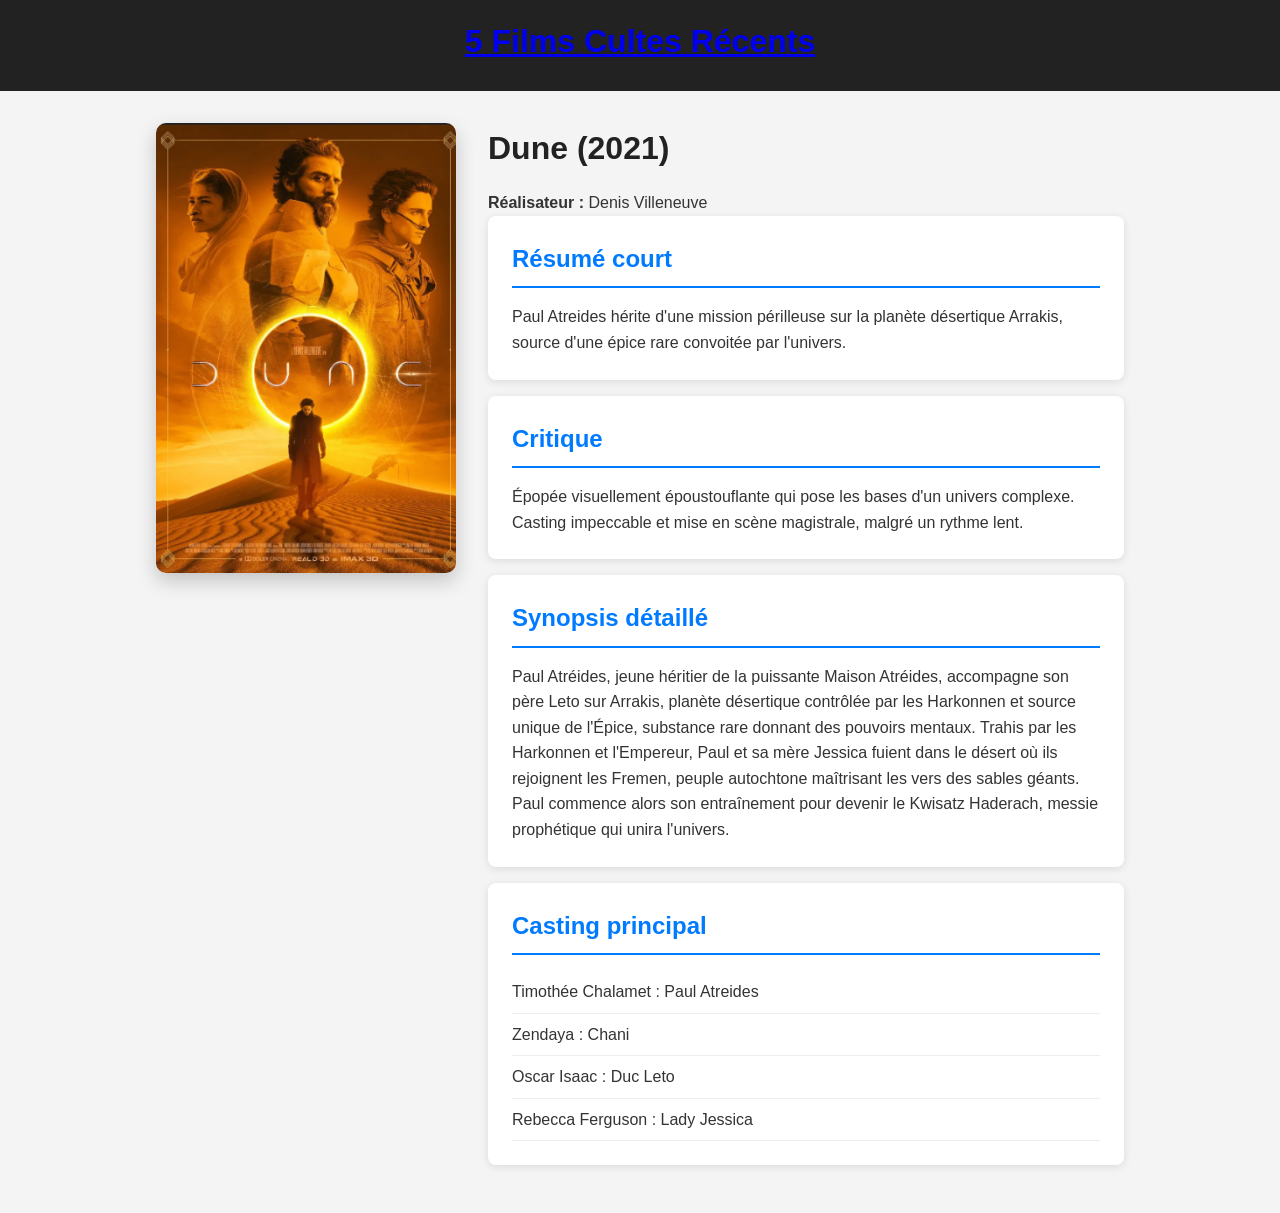
==== dune.html @ c4ac1a14 "commits film" ====
<!DOCTYPE html>
<html lang="fr">
<head>
    <meta charset="UTF-8">
    <meta name="viewport" content="width=device-width, initial-scale=1.0">
    <title>Dune - Critique</title>
    <link rel="stylesheet" href="style.css">
</head>
<body>
    <header>
        <h1><a href="films.html"> 5 Films Cultes Récents</a></h1>
    </header>

    <main class="film-detail">
        <img src="images/dune.png" alt="Dune" class="poster">
        
        <div class="infos">
            <h1>Dune (2021)</h1>
            <p><strong>Réalisateur :</strong> Denis Villeneuve</p>
            
            <section class="resume">
                <h2>Résumé court</h2>
                <p>Paul Atreides hérite d'une mission périlleuse sur la planète désertique Arrakis, source d'une épice rare convoitée par l'univers.</p>
            </section>
            
            <section class="critique">
                <h2>Critique</h2>
                <p>Épopée visuellement époustouflante qui pose les bases d'un univers complexe. Casting impeccable et mise en scène magistrale, malgré un rythme lent.</p>
            </section>
            
            <section class="synopsis">
                <h2>Synopsis détaillé</h2>
                <p>Paul Atréides, jeune héritier de la puissante Maison Atréides, accompagne son père Leto sur Arrakis, planète désertique contrôlée par les Harkonnen et source unique de l'Épice, substance rare donnant des pouvoirs mentaux. Trahis par les Harkonnen et l'Empereur, Paul et sa mère Jessica fuient dans le désert où ils rejoignent les Fremen, peuple autochtone maîtrisant les vers des sables géants. Paul commence alors son entraînement pour devenir le Kwisatz Haderach, messie prophétique qui unira l'univers.</p>
            </section>
            
            <section class="casting">
                <h2>Casting principal</h2>
                <ul>
                    <li>Timothée Chalamet : Paul Atreides</li>
                    <li>Zendaya : Chani</li>
                    <li>Oscar Isaac : Duc Leto</li>
                    <li>Rebecca Ferguson : Lady Jessica</li>
                </ul>
            </section>
        </div>
    </main>
</body>
</html>
---- style.css ----
* { margin: 0; padding: 0; box-sizing: border-box; }
body { font-family: Arial, sans-serif; line-height: 1.6; color: #333; background: #f4f4f4; }

header { background: #222; color: white; padding: 1rem; text-align: center; }
header h1 { margin-bottom: 0.5rem; }

.galerie { 
    display: grid; 
    grid-template-columns: repeat(auto-fit, minmax(250px, 1fr)); 
    gap: 2rem; 
    max-width: 1200px; 
    margin: 2rem auto; 
    padding: 0 1rem; 
}

.film-card { 
    background: white; 
    border-radius: 10px; 
    overflow: hidden; 
    box-shadow: 0 4px 12px rgba(0,0,0,0.15); 
    transition: transform 0.3s, box-shadow 0.3s; 
}
.film-card:hover { 
    transform: translateY(-5px); 
    box-shadow: 0 8px 25px rgba(0,0,0,0.2); 
}
.film-card img { 
    width: 100%; 
    height: 350px; 
    object-fit: cover; 
}
.film-card h3 { 
    padding: 1rem; 
    font-size: 1.2rem; 
    text-align: center; 
}
.film-card p { 
    padding: 0 1rem 1rem; 
    color: #666; 
    text-align: center; 
    font-size: 0.9rem; 
}
.btn {
    display: block;
    background: #007bff;
    color: white;
    text-decoration: none;
    padding: 0.8rem 1.5rem;
    text-align: center;
    font-weight: bold;
    border-radius: 5px;
    margin: 0 1rem 1rem;
    transition: background 0.3s;
}
.btn:hover {
    background: #0056b3;
}

.film-detail { 
    max-width: 1000px; 
    margin: 2rem auto; 
    padding: 0 1rem; 
    display: grid; 
    grid-template-columns: 300px 1fr; 
    gap: 2rem; 
}
.poster { 
    width: 100%; 
    height: 450px; 
    object-fit: cover; 
    border-radius: 10px; 
    box-shadow: 0 8px 20px rgba(0,0,0,0.2); 
}
.infos h1 { 
    color: #222; 
    margin-bottom: 1rem; 
}
.infos section { 
    background: white; 
    padding: 1.5rem; 
    margin-bottom: 1rem; 
    border-radius: 8px; 
    box-shadow: 0 2px 8px rgba(0,0,0,0.1); 
}
.infos h2 { 
    color: #007bff; 
    margin-bottom: 1rem; 
    border-bottom: 2px solid #007bff; 
    padding-bottom: 0.5rem; 
}
.casting ul { 
    list-style: none; 
}
.casting li { 
    padding: 0.5rem 0; 
    border-bottom: 1px solid #eee; 
}

footer { 
    background: #222; 
    color: white; 
    text-align: center; 
    padding: 1rem; 
    margin-top: 3rem; 
}
footer a { 
    color: #007bff; 
    text-decoration: none; 
}

@media (max-width: 768px) {
    .galerie { grid-template-columns: repeat(auto-fit, minmax(200px, 1fr)); gap: 1rem; }
    .film-detail { grid-template-columns: 1fr; }
    .poster { height: 300px; }
}
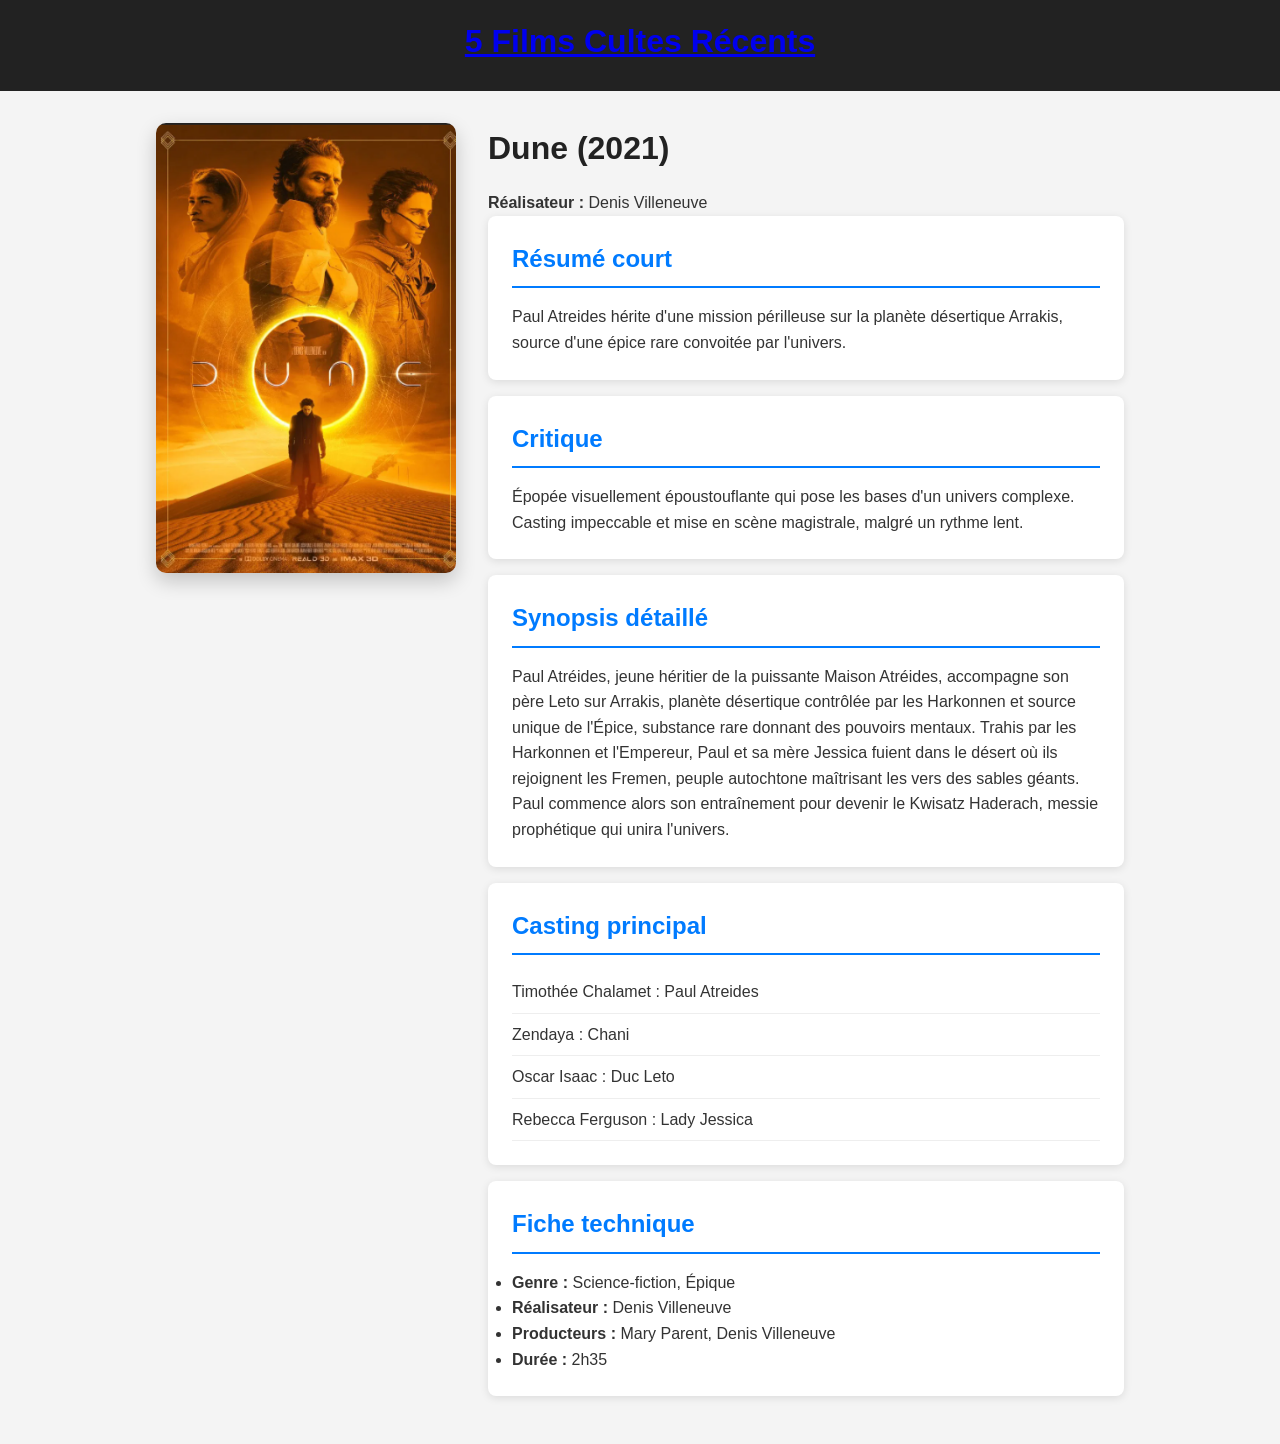
==== commit e8746d7a: "Ajout fiche technique + synopsis détaillés" ====
--- a/dune.html
+++ b/dune.html
@@ -42,6 +42,20 @@
                     <li>Rebecca Ferguson : Lady Jessica</li>
                 </ul>
             </section>
+			
+			<div class="infos">
+ 
+    
+			<section class="fiche-tech">
+				<h2>Fiche technique</h2>
+				<ul>
+					<li><strong>Genre :</strong> Science-fiction, Épique</li>
+				<li><strong>Réalisateur :</strong> Denis Villeneuve</li>
+				<li><strong>Producteurs :</strong> Mary Parent, Denis Villeneuve</li>
+				<li><strong>Durée :</strong> 2h35</li>
+				</ul>
+			</section>
+  
         </div>
     </main>
 </body>
